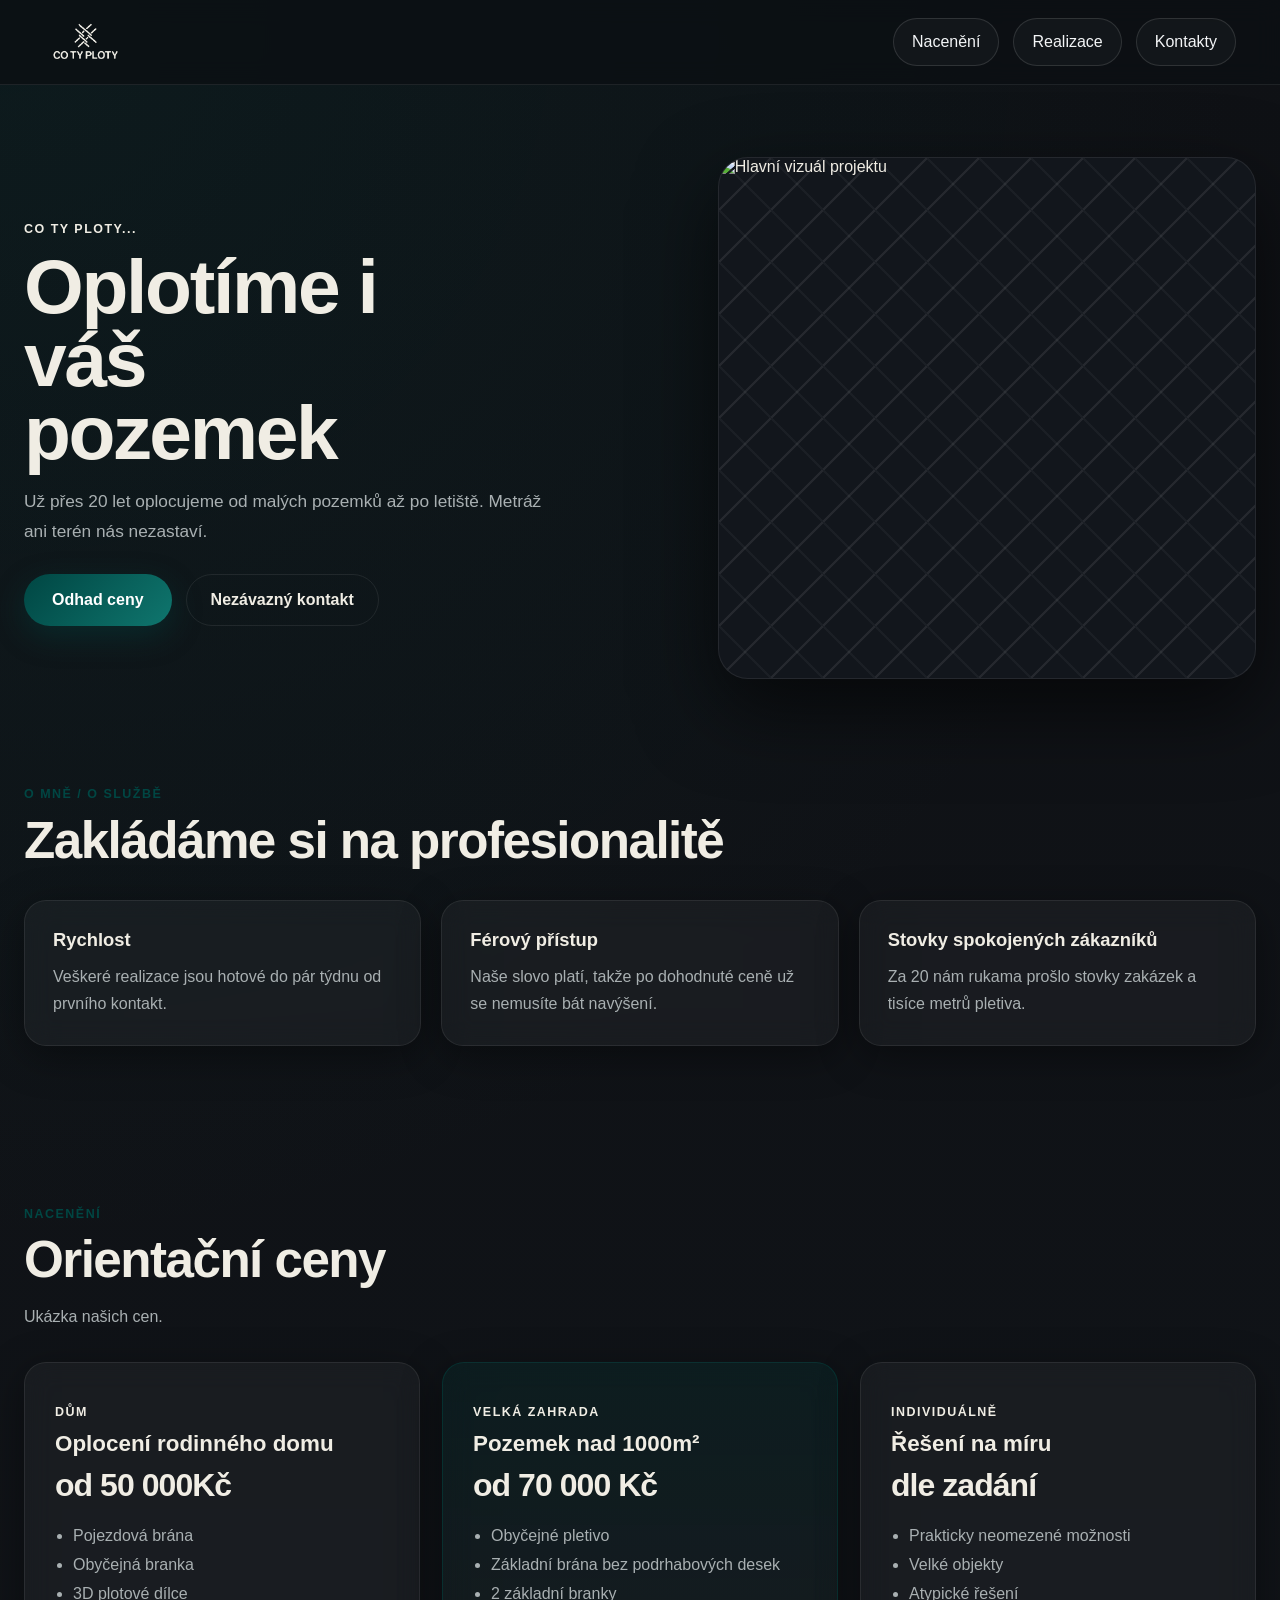
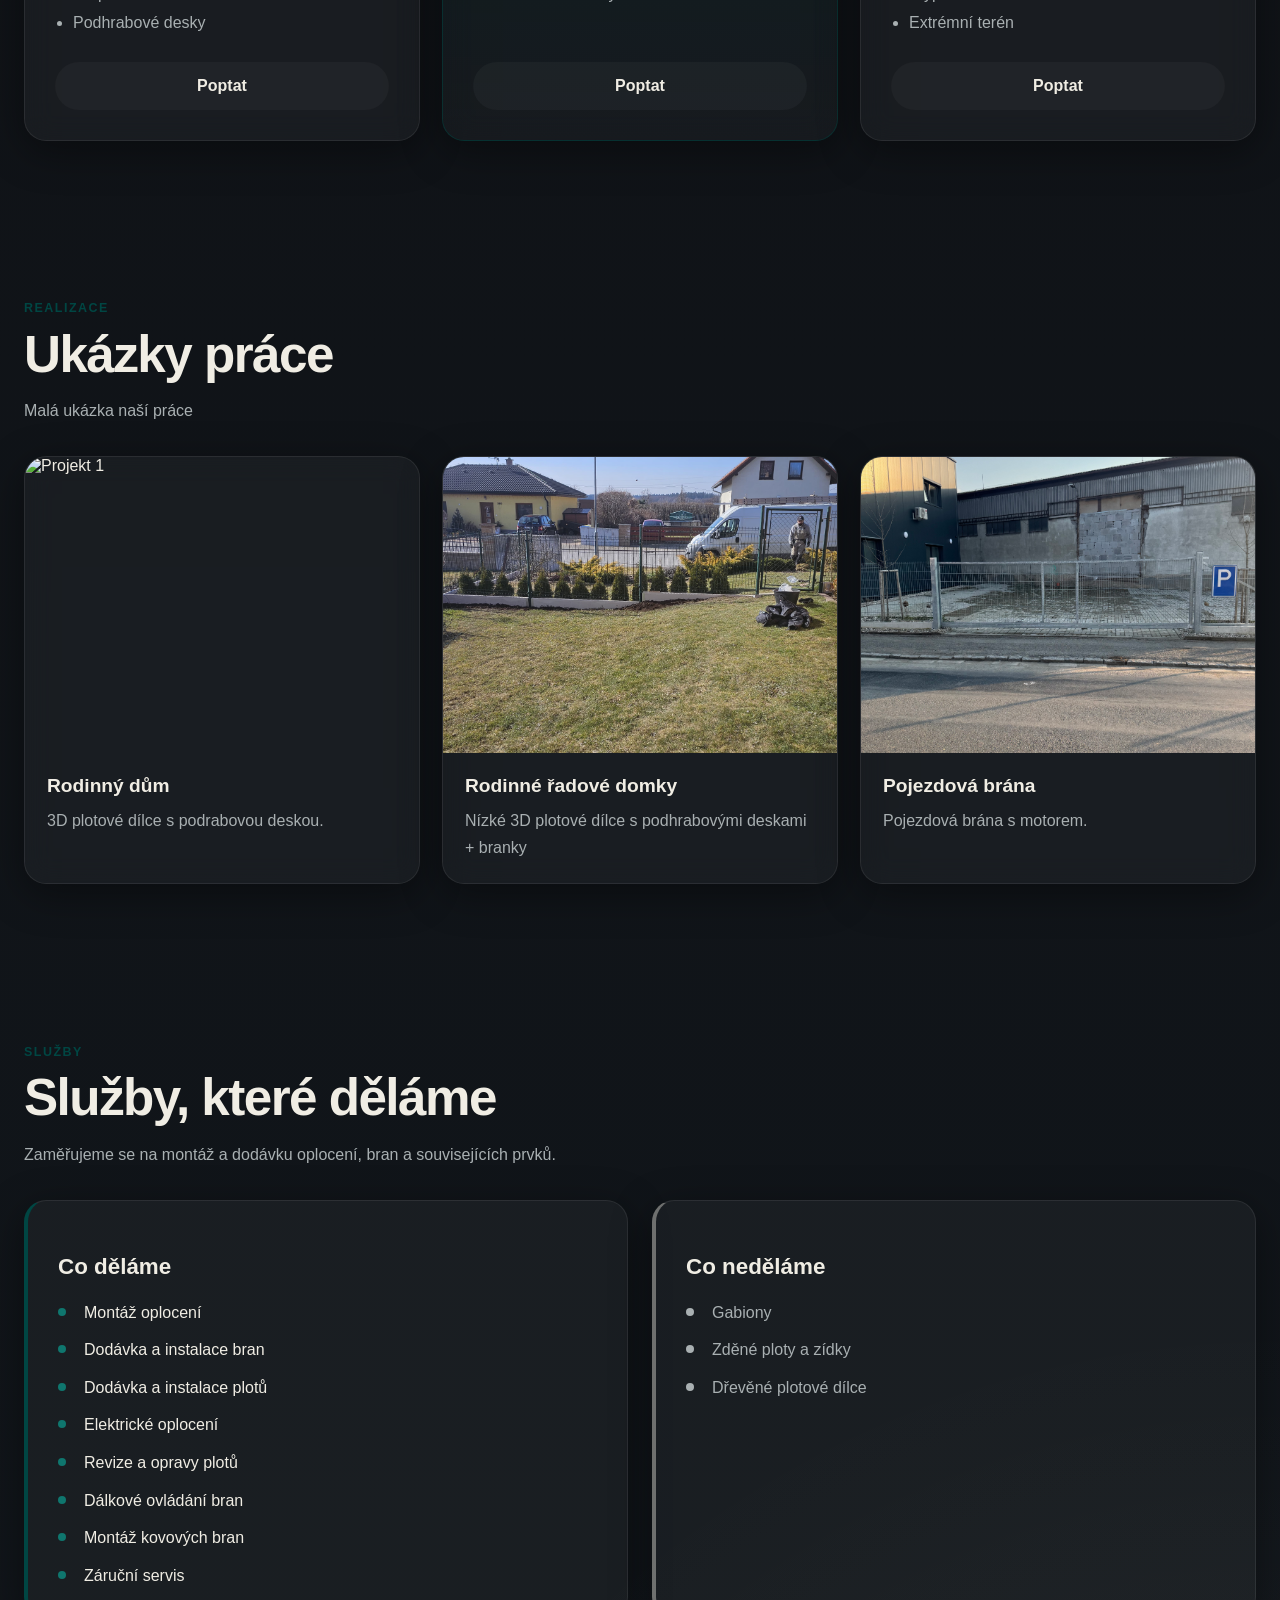
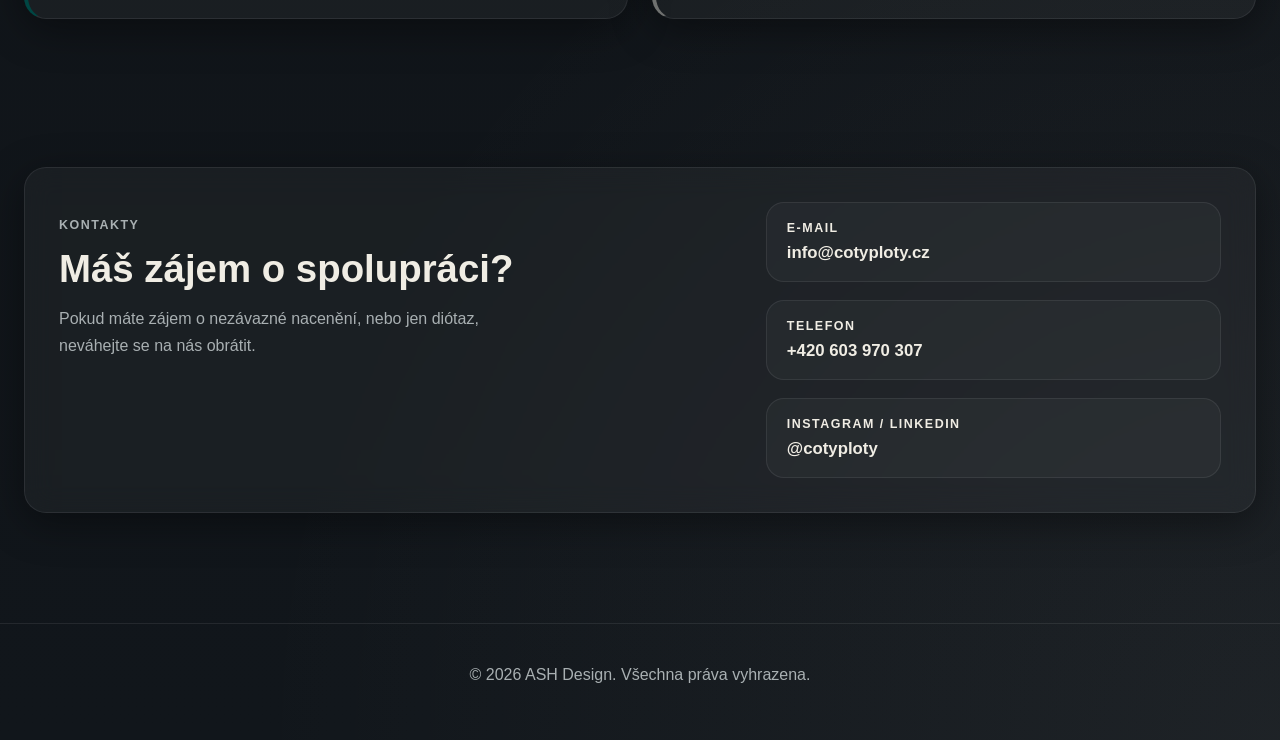
==== index.html @ cb06404b "test" ====
﻿<!DOCTYPE html>
<html lang="cs">
<head>
    <meta charset="UTF-8" />
    <meta name="viewport" content="width=device-width, initial-scale=1.0" />
    <title>Cotyploty - Oplotime vše</title>
    <meta name="description"
          content="Portfolio, realizace, nacenění a kontakt." />
    <link rel="stylesheet" href="style.css" />
    <link rel="stylesheet" href="https://use.typekit.net/xgv5qyv.css">
    <link rel="icon" type="image/png" href="images/favicon.png">
    <link rel="icon" type="image/x-icon" href="images/favicon.ico">
    <link rel="apple-touch-icon" href="images/favicon.png">

    <!-- Meta Pixel Code -->
    <script>!function (f, b, e, v, n, t, s) {
            if (f.fbq) return; n = f.fbq = function () {
                n.callMethod ?
                n.callMethod.apply(n, arguments) : n.queue.push(arguments)
            };
            if (!f._fbq) f._fbq = n; n.push = n; n.loaded = !0; n.version = '2.0';
            n.queue = []; t = b.createElement(e); t.async = !0;
            t.src = v; s = b.getElementsByTagName(e)[0];
            s.parentNode.insertBefore(t, s)
        }(window, document, 'script',
            'https://connect.facebook.net/en_US/fbevents.js');
        fbq('init', '939683292187013');
        fbq('track', 'PageView');</script>
    <noscript>
        <img height="1" width="1" style="display:none"
             src="https://www.facebook.com/tr?id=939683292187013&ev=PageView&noscript=1" />
    </noscript>
    <!-- End Meta Pixel Code -->
</head>
<body>
    <div class="site-wrap">

        <!-- HEADER / PLETIVO NAV -->
        <header class="header" id="top">
            <div class="nav-wrap">
                <a href="#top" class="nav-brand">
                    <img src="images/logo.png" alt="Logo" class="logo-img">
                </a>

                <button class="burger" id="burger" aria-label="Otevřít menu" aria-expanded="false">
                    <span></span>
                    <span></span>
                    <span></span>
                </button>

                <nav class="nav-menu" id="navMenu">
                    <a href="#pricing" class="nav-link">Nacenění</a>
                    <a href="realizace.html" class="nav-link">Realizace</a>
                    <a href="#contact" class="nav-link">Kontakty</a>
                    <!--<a href="konfigurator.html" class="nav-link">Konfigurátor</a> -->
                </nav>
            </div>
        </header>

        <!-- HERO -->
        <main>
            <section class="hero">
                <div class="hero-text">
                    <p class="eyebrow">Co ty ploty...</p>
                    <h1>
                        Oplotíme i váš pozemek
                    </h1>
                    <p class="hero-description">
                        Už přes 20 let oplocujeme od malých pozemků až po letiště. Metráž ani terén nás nezastaví.
                    </p>

                    <div class="hero-buttons">
                        <a href="#pricing" class="btn btn-primary">Odhad ceny</a>
                        <a href="#contact" class="btn btn-secondary">Nezávazný kontakt</a>
                    </div>
                </div>

                <div class="hero-visual">
                    <div class="hero-image-frame">
                        <img src="/images/home.jpg" alt="Hlavní vizuál projektu" />
                    </div>
                </div>
            </section>

            <!-- ABOUT / INTRO -->
            <section class="section intro">
                <div class="section-heading">
                    <p class="section-kicker">O MNĚ / O SLUŽBĚ</p>
                    <h2>Zakládáme si na profesionalitě</h2>
                </div>

                <div class="intro-grid">
                    <div class="intro-card">
                        <h3>Rychlost</h3>
                        <p>
                            Veškeré realizace jsou hotové do pár týdnu od prvního kontakt.
                        </p>
                    </div>

                    <div class="intro-card">
                        <h3>Férový přístup</h3>
                        <p>
                            Naše slovo platí, takže po dohodnuté ceně už se nemusíte bát navýšení.
                        </p>
                    </div>

                    <div class="intro-card">
                        <h3>Stovky spokojených zákazníků</h3>
                        <p>
                            Za 20 nám rukama prošlo stovky zakázek a tisíce metrů pletiva.
                        </p>
                    </div>
                </div>
            </section>

            <!-- PRICING -->
            <section class="section" id="pricing">
                <div class="section-heading">
                    <p class="section-kicker">NACENĚNÍ</p>
                    <h2>Orientační ceny</h2>
                    <p class="section-text">
                        Ukázka našich cen.
                    </p>
                </div>

                <div class="pricing-grid">
                    <article class="price-card">
                        <p class="price-tag">Dům</p>
                        <h3>Oplocení rodinného domu</h3>
                        <div class="price">od 50 000Kč</div>
                        <ul>
                            <li>Pojezdová brána</li>
                            <li>Obyčejná branka</li>
                            <li>3D plotové dílce</li>
                            <li>Podhrabové desky</li>
                        </ul>
                        <a href="#contact" class="price-link">Poptat</a>
                    </article>

                    <article class="price-card featured">
                        <p class="price-tag">Velká zahrada</p>
                        <h3>Pozemek nad 1000m²</h3>
                        <div class="price">od 70 000 Kč</div>
                        <ul>
                            <li>Obyčejné pletivo</li>
                            <li>Základní brána bez podrhabových desek</li>
                            <li>2 základní branky</li>
                        </ul>
                        <a href="#contact" class="price-link">Poptat</a>
                    </article>

                    <article class="price-card">
                        <p class="price-tag">INDIVIDUÁLNĚ</p>
                        <h3>Řešení na míru</h3>
                        <div class="price">dle zadání</div>
                        <ul>
                            <li>Prakticky neomezené možnosti</li>
                            <li>Velké objekty</li>
                            <li>Atypické řešení</li>
                            <li>Extrémní terén</li>
                        </ul>
                        <a href="#contact" class="price-link">Poptat</a>
                    </article>
                </div>
            </section>

            <!-- PROJECTS -->
            <section class="section" id="projects">
                <div class="section-heading">
                    <p class="section-kicker">REALIZACE</p>
                    <h2>Ukázky práce</h2>
                    <p class="section-text">
                        Malá ukázka naší práce
                    </p>
                </div>

                <div class="projects-grid">
                    <article class="project-card">
                        <div class="project-image">
                            <img src="images/ukazka1.jpg" alt="Projekt 1" />
                        </div>
                        <div class="project-content">
                            <h3>Rodinný dům</h3>
                            <p>
                                3D plotové dílce s podrabovou deskou.
                            </p>
                        </div>
                    </article>

                    <article class="project-card">
                        <div class="project-image">
                            <img src="images/ukazka9.jpg" alt="Projekt 2" />
                        </div>
                        <div class="project-content">
                            <h3>Rodinné řadové domky</h3>
                            <p>
                                Nízké 3D plotové dílce s podhrabovými deskami + branky
                            </p>
                        </div>
                    </article>

                    <article class="project-card">
                        <div class="project-image">
                            <img src="images/ukazka8.jpg" alt="Projekt 3" />
                        </div>
                        <div class="project-content">
                            <h3>Pojezdová brána</h3>
                            <p>
                                Pojezdová brána s motorem.
                            </p>
                        </div>
                    </article>
                </div>
            </section>

            <section class="section services-section" id="services">
                <div class="section-heading">
                    <p class="section-kicker">SLUŽBY</p>
                    <h2>Služby, které děláme</h2>
                    <p class="section-text">
                        Zaměřujeme se na montáž a dodávku oplocení, bran a souvisejících prvků.
                    </p>
                </div>

                <div class="services-grid">

                    <!-- CO DĚLÁME -->
                    <div class="service-card service-positive">
                        <h3>Co děláme</h3>

                        <ul class="service-list">
                            <li>Montáž oplocení</li>
                            <li>Dodávka a instalace bran</li>
                            <li>Dodávka a instalace plotů</li>
                            <li>Elektrické oplocení</li>
                            <li>Revize a opravy plotů</li>
                            <li>Dálkové ovládání bran</li>
                            <li>Montáž kovových bran</li>
                            <li>Záruční servis</li>
                        </ul>
                    </div>

                    <!-- CO NEDĚLÁME -->
                    <div class="service-card service-negative">
                        <h3>Co neděláme</h3>

                        <ul class="service-list service-muted">
                            <li>Gabiony</li>
                            <li>Zděné ploty a zídky</li>
                            <li>Dřevěné plotové dílce</li>
                        </ul>
                    </div>

                </div>
            </section>

            <!-- CONTACT -->
            <section class="section contact-section" id="contact">
                <div class="contact-box">
                    <div class="contact-text">
                        <p class="section-kicker">KONTAKTY</p>
                        <h2>Máš zájem o spolupráci?</h2>
                        <p>
                            Pokud máte zájem o nezávazné nacenění, nebo jen diótaz, neváhejte se na nás obrátit.
                        </p>
                    </div>

                    <div class="contact-info">
                        <div class="contact-item">
                            <span class="contact-label">E-mail</span>
                            <a href="mailto:info@cotyploty.cz">info@cotyploty.cz</a>
                        </div>

                        <div class="contact-item">
                            <span class="contact-label">Telefon</span>
                            <a href="tel:+420603970307">+420 603 970 307</a>
                        </div>

                        <div class="contact-item">
                            <span class="contact-label">Instagram / LinkedIn</span>
                            <a href="#" target="_blank" rel="noopener noreferrer">@cotyploty</a>
                        </div>
                    </div>
                </div>
            </section>
        </main>

        <!-- FOOTER -->
        <footer class="footer">
            <p>© 2026 ASH Design. Všechna práva vyhrazena.</p>
        </footer>
    </div>

    <script src="script.js"></script>
</body>

</html>
---- style.css ----
﻿:root {
    --bg: #0F1115;
    --panel: #151922;
    --line: rgba(255,255,255,0.08);
    --text: #F0EDE4;
    --muted: #a8b0b3;
    --brand: #004643;
    --brand-light: #0a6b66;
    --accent: #F0EDE4;
}

* {
    box-sizing: border-box;
}

html {
    scroll-behavior: smooth;
}

body {
    margin: 0;
    font-family: "neue-haas-grotesk-display", sans-serif;
    background: radial-gradient(circle at 20% 20%, rgba(0, 70, 67, 0.2), transparent 30%), radial-gradient(circle at 80% 80%, rgba(240, 237, 228, 0.05), transparent 30%), #0c0f13;
    color: var(--text);
}
img {
    max-width: 100%;
    display: block;
}

a {
    color: inherit;
    text-decoration: none;
}

.site-wrap {
    min-height: 100vh;
}

/* HEADER */
.header {
    position: sticky;
    top: 0;
    z-index: 1000;
    backdrop-filter: blur(16px);
    background: rgba(10, 12, 16, 0.88);
    border-bottom: 1px solid rgba(255, 255, 255, 0.12);
}

.nav-wrap {
    max-width: 1240px;
    margin: 0 auto;
    min-height: 84px;
    padding: 0 24px;
    display: flex;
    align-items: center;
    justify-content: space-between;
    gap: 20px;
}

.nav-brand {
    display: flex;
    align-items: center;
    text-decoration: none;
}

.logo-img {
    max-height: 80px;
    width: auto;
    display: block;
}

.nav-menu {
    display: flex;
    align-items: center;
    gap: 14px;
}

.nav-link {
    position: relative;
    display: inline-flex;
    align-items: center;
    justify-content: center;
    min-height: 48px;
    padding: 0 18px;
    border: 1px solid rgba(255, 255, 255, 0.12);
    border-radius: 999px;
    text-decoration: none;
    color: #f3f5f7;
    background: rgba(255, 255, 255, 0.03);
    transition: 0.25s ease;
}

    .nav-link:hover {
        color: var(--accent);
    }

.burger {
    display: none;
    width: 52px;
    height: 52px;
    padding: 0;
    border: 1px solid rgba(255, 255, 255, 0.14);
    border-radius: 14px;
    background: rgba(255, 255, 255, 0.04);
    cursor: pointer;
    align-items: center;
    justify-content: center;
    flex-direction: column;
    gap: 6px;
}

    .burger span {
        display: block;
        width: 22px;
        height: 2px;
        background: #f3f5f7;
        border-radius: 999px;
        transition: 0.25s ease;
    }

/* mobil */
@media (max-width: 860px) {
    .nav-wrap {
        min-height: 74px;
        padding: 0 18px;
    }

    .burger {
        display: flex;
    }

    .nav-menu {
        position: absolute;
        top: 100%;
        left: 16px;
        right: 16px;
        display: flex;
        flex-direction: column;
        align-items: stretch;
        gap: 10px;
        padding: 14px;
        border-radius: 20px;
        border: 1px solid rgba(255, 255, 255, 0.12);
        background: rgba(15, 17, 21, 0.98);
        box-shadow: 0 0 30px rgba(0, 70, 67, 0.3);
        opacity: 0;
        pointer-events: none;
        transform: translateY(-10px);
        transition: 0.25s ease;
    }

        .nav-menu.active {
            opacity: 1;
            pointer-events: auto;
            transform: translateY(0);
        }

    .nav-link {
        width: 100%;
        min-height: 52px;
        justify-content: flex-start;
        padding: 0 16px;
        border-radius: 14px;
    }

    .burger.active span:nth-child(1) {
        transform: translateY(8px) rotate(45deg);
    }

    .burger.active span:nth-child(2) {
        opacity: 0;
    }

    .burger.active span:nth-child(3) {
        transform: translateY(-8px) rotate(-45deg);
    }
}
/* HERO */
.hero {
    max-width: var(--max-width);
    margin: 0 auto;
    padding: 72px 24px 48px;
    display: grid;
    grid-template-columns: 1.1fr 0.9fr;
    gap: 36px;
    align-items: center;
}

.eyebrow,
.section-kicker,
.price-tag,
.contact-label {
    text-transform: uppercase;
    letter-spacing: 0.12em;
    font-size: 0.78rem;
}

.eyebrow,
.section-kicker {
    color: var(--accent);
    font-weight: 700;
}

.hero h1 {
    margin: 14px 0 18px;
    font-size: clamp(2.4rem, 6vw, 5.4rem);
    line-height: 0.95;
    letter-spacing: -0.03em;
    max-width: 10ch;
}

.hero-description {
    max-width: 56ch;
    color: var(--muted);
    font-size: 1.08rem;
    line-height: 1.7;
}

.hero-buttons {
    margin-top: 28px;
    display: flex;
    flex-wrap: wrap;
    gap: 14px;
}

.btn {
    display: inline-flex;
    align-items: center;
    justify-content: center;
    min-height: 52px;
    padding: 0 22px;
    border-radius: 999px;
    font-weight: 700;
    transition: transform 0.2s ease, opacity 0.2s ease, background 0.2s ease;
}

    .btn:hover {
        transform: translateY(-2px);
    }

.btn-primary {
    background: var(--brand);
    color: var(--text);
}

    .btn-primary:hover {
        background: var(--brand-light);
    }

.btn-secondary {
    border: 1px solid var(--line-strong);
    background: rgba(255, 255, 255, 0.02);
    color: var(--text);
}

.hero-image-frame {
    position: relative;
    border-radius: calc(var(--radius) + 8px);
    overflow: hidden;
    background: var(--bg-soft);
    border: 1px solid var(--line);
    box-shadow: 0 0 30px rgba(0, 70, 67, 0.3);
    min-height: 520px;
}

    .hero-image-frame::before {
        content: "";
        position: absolute;
        inset: 0;
        background-image: linear-gradient(135deg, transparent 48%, rgba(255,255,255,0.08) 49%, rgba(255,255,255,0.08) 51%, transparent 52%), linear-gradient(45deg, transparent 48%, rgba(255,255,255,0.04) 49%, rgba(255,255,255,0.04) 51%, transparent 52%);
        background-size: 52px 52px;
        z-index: 2;
        pointer-events: none;
    }

    .hero-image-frame img {
        width: 100%;
        height: 100%;
        object-fit: cover;
        min-height: 520px;
    }

/* SECTIONS */
.section {
    max-width: var(--max-width);
    margin: 0 auto;
    padding: 48px 24px 100px;
}

.section-heading {
    margin-bottom: 32px;
}

    .section-heading h2 {
        margin: 10px 0 10px;
        font-size: clamp(1.9rem, 4vw, 3.4rem);
        line-height: 1.05;
        letter-spacing: -0.03em;
    }

.section-text {
    max-width: 60ch;
    color: var(--muted);
    line-height: 1.7;
}

/* INTRO */
.intro-grid {
    display: grid;
    grid-template-columns: repeat(3, 1fr);
    gap: 20px;
}

.intro-card {
    background: var(--panel);
    border: 1px solid var(--line);
    border-radius: var(--radius-sm);
    padding: 28px;
    bbox-shadow: 0 0 30px rgba(0, 70, 67, 0.3);
}

    .intro-card h3 {
        margin-top: 0;
        margin-bottom: 12px;
        font-size: 1.15rem;
    }

    .intro-card p {
        margin: 0;
        color: var(--muted);
        line-height: 1.7;
    }

/* PRICING */
.pricing-grid {
    display: grid;
    grid-template-columns: repeat(3, 1fr);
    gap: 22px;
}

.price-card {
    background: var(--panel);
    border: 1px solid var(--line);
    border-radius: var(--radius);
    padding: 30px;
    display: flex;
    flex-direction: column;
    box-shadow: var(--shadow);
}

    .price-card.featured {
        border-color: rgba(215, 255, 100, 0.45);
        background: linear-gradient(180deg, rgba(215,255,100,0.08), rgba(255,255,255,0.03));
    }

.price-tag {
    color: var(--accent);
    font-weight: 700;
    margin-bottom: 12px;
}

.price-card h3 {
    margin: 0 0 10px;
    font-size: 1.4rem;
}

.price {
    margin-bottom: 18px;
    font-size: 2rem;
    font-weight: 800;
    letter-spacing: -0.03em;
}

.price-card ul {
    margin: 0 0 24px;
    padding-left: 18px;
    color: var(--muted);
    line-height: 1.8;
}

.price-link {
    margin-top: auto;
    display: inline-flex;
    align-items: center;
    justify-content: center;
    min-height: 48px;
    border-radius: 999px;
    border: 1px solid var(--line-strong);
    background: rgba(255, 255, 255, 0.03);
    font-weight: 700;
}

/* PROJECTS */
.projects-grid {
    display: grid;
    grid-template-columns: repeat(3, 1fr);
    gap: 22px;
}

.project-card {
    overflow: hidden;
    border-radius: var(--radius);
    background: var(--panel);
    border: 1px solid var(--line);
    box-shadow: 0 0 30px rgba(0, 70, 67, 0.3);
}

.project-image {
    aspect-ratio: 4 / 3;
    overflow: hidden;
}

    .project-image img {
        width: 100%;
        height: 100%;
        object-fit: cover;
    }

.project-content {
    padding: 22px;
}

    .project-content h3 {
        margin: 0 0 10px;
        font-size: 1.2rem;
    }

    .project-content p {
        margin: 0;
        color: var(--muted);
        line-height: 1.7;
    }

/* CONTACT */
.contact-section {
    padding-bottom: 110px;
}

.contact-box {
    display: grid;
    grid-template-columns: 1.2fr 0.8fr;
    gap: 24px;
    padding: 34px;
    border-radius: calc(var(--radius) + 8px);
    background: linear-gradient(180deg, rgba(255,255,255,0.05), rgba(255,255,255,0.03));
    border: 1px solid var(--line);
    box-shadow: 0 0 30px rgba(0, 70, 67, 0.3);
}

    .contact-box h2 {
        margin: 10px 0 14px;
        font-size: clamp(1.9rem, 3vw, 3rem);
        line-height: 1.05;
    }

.contact-text p {
    max-width: 55ch;
    color: var(--muted);
    line-height: 1.7;
}

.contact-info {
    display: grid;
    gap: 18px;
    align-content: start;
}

.contact-item {
    padding: 18px 20px;
    border-radius: 18px;
    border: 1px solid var(--line);
    background: rgba(255, 255, 255, 0.03);
}

.contact-label {
    display: block;
    margin-bottom: 8px;
    color: var(--accent);
    font-weight: 700;
}

.contact-item a {
    color: var(--text);
    font-size: 1.05rem;
    font-weight: 600;
    word-break: break-word;
}

/* FOOTER */
.footer {
    padding: 26px 24px 40px;
    text-align: center;
    color: var(--muted);
    border-top: 1px solid var(--line);
}

/* RESPONSIVE */
@media (max-width: 1100px) {
    .hero,
    .contact-box {
        grid-template-columns: 1fr;
    }

    .pricing-grid,
    .projects-grid,
    .intro-grid {
        grid-template-columns: 1fr;
    }

    .hero h1 {
        max-width: none;
    }
}

@media (max-width: 760px) {
    .nav-grid {
        grid-template-columns: 1fr 1fr;
    }

    .nav-item {
        min-height: 84px;
    }

    .hero {
        padding-top: 42px;
    }

    .hero-image-frame,
    .hero-image-frame img {
        min-height: 340px;
    }

    .section,
    .hero {
        padding-left: 18px;
        padding-right: 18px;
    }

    .contact-box {
        padding: 20px;
    }
}

@media (max-width: 520px) {
    .nav-grid {
        grid-template-columns: 1fr;
    }

    .hero-buttons {
        flex-direction: column;
    }

    .btn,
    .price-link {
        width: 100%;
    }

    .hero h1 {
        font-size: 2.2rem;
    }
}
    /* LOGO */
    .logo-img {
        max-height: 50px;
        object-fit: contain;
        z-index: 2;
    }

    /* GALLERY */
    .gallery-grid {
        display: grid;
        grid-template-columns: repeat(3, 1fr);
        gap: 20px;
    }

.gallery-item {
    position: relative;
    overflow: hidden;
    border-radius: 20px;
    border: 1px solid var(--line);
    background: var(--panel);
    aspect-ratio: 4 / 3;
    cursor: pointer;
}

    .gallery-item img {
        width: 100%;
        height: 100%;
        object-fit: cover;
        display: block;
        transition: transform 0.4s ease;
    }

    .gallery-overlay {
        position: absolute;
        inset: 0;
        background: rgba(0,0,0,0.6);
        display: flex;
        flex-direction: column;
        justify-content: flex-end;
        padding: 20px;
        opacity: 0;
        transition: 0.3s;
    }

.gallery-item:hover img {
    transform: scale(1.05);
}

    .gallery-item:hover .gallery-overlay {
        opacity: 1;
    }
/* =========================
   KONFIGURATOR
========================= */

.config-layout {
    display: grid;
    grid-template-columns: 1.1fr 0.9fr;
    gap: 24px;
    align-items: start;
}

.config-card {
    background: var(--panel);
    border: 1px solid var(--line);
    border-radius: var(--radius);
    padding: 28px;
    box-shadow: 0 0 30px rgba(0, 70, 67, 0.3);
}

.config-card-head h2 {
    margin: 0 0 8px;
    font-size: 1.5rem;
}

.config-card-head p {
    margin: 0 0 18px;
    color: var(--muted);
    line-height: 1.7;
}

.plot-toolbar {
    display: flex;
    flex-wrap: wrap;
    gap: 12px;
    margin-bottom: 18px;
}

.config-btn {
    min-height: 46px;
    padding: 0 18px;
}

.plot-canvas-wrap {
    border-radius: 22px;
    overflow: hidden;
    border: 1px solid var(--line);
    background: rgba(255, 255, 255, 0.02);
}

.plot-svg {
    width: 100%;
    height: auto;
    display: block;
    cursor: crosshair;
}

.plot-bg {
    fill: rgba(255, 255, 255, 0.02);
}

.grid-line {
    stroke: rgba(255, 255, 255, 0.06);
    stroke-width: 1;
}

.plot-polyline {
    fill: none;
    stroke: var(--accent);
    stroke-width: 3;
}

.plot-polygon {
    fill: rgba(215, 255, 100, 0.12);
    stroke: var(--accent);
    stroke-width: 3;
}

.plot-point {
    fill: var(--accent);
    stroke: #111;
    stroke-width: 2;
}

.plot-label {
    fill: var(--text);
    font-size: 14px;
    font-weight: 700;
}

.config-form {
    display: grid;
    gap: 24px;
}

.form-grid {
    display: grid;
    grid-template-columns: repeat(2, 1fr);
    gap: 18px;
}

.form-group {
    display: grid;
    gap: 8px;
}

    .form-group label {
        font-weight: 600;
        color: var(--text);
    }

    .form-group input,
    .form-group select {
        min-height: 50px;
        border-radius: 14px;
        border: 1px solid var(--line);
        background: rgba(255, 255, 255, 0.03);
        color: var(--text);
        padding: 0 14px;
        font: inherit;
    }

        .form-group input::placeholder {
            color: var(--muted);
        }

.config-subsection h3 {
    margin: 0 0 14px;
    font-size: 1.15rem;
}

.side-inputs {
    display: grid;
    grid-template-columns: repeat(2, 1fr);
    gap: 16px;
}

.side-group {
    padding: 16px;
    border-radius: 18px;
    border: 1px solid var(--line);
    background: rgba(255, 255, 255, 0.02);
}

.result-box {
    display: grid;
    gap: 12px;
    padding: 18px;
    border-radius: 20px;
    border: 1px solid var(--line);
    background: rgba(255, 255, 255, 0.03);
}

.result-row {
    display: flex;
    justify-content: space-between;
    gap: 16px;
    padding-bottom: 10px;
    border-bottom: 1px solid rgba(255, 255, 255, 0.08);
}

    .result-row:last-child {
        border-bottom: none;
        padding-bottom: 0;
    }

    .result-row span {
        color: var(--muted);
    }

    .result-row strong {
        color: var(--text);
        font-size: 1.05rem;
    }

.config-actions {
    margin-top: 18px;
}

.config-note {
    margin-top: 16px;
    color: var(--muted);
    line-height: 1.7;
}

.muted-text {
    margin: 0;
    color: var(--muted);
}

@media (max-width: 1100px) {
    .config-layout {
        grid-template-columns: 1fr;
    }
}

@media (max-width: 700px) {
    .form-grid,
    .side-inputs {
        grid-template-columns: 1fr;
    }

    .config-card {
        padding: 20px;
    }
}
/* LIGHTBOX */

.lightbox {
    position: fixed;
    inset: 0;
    background: rgba(15, 17, 21, 0.95);
    display: flex;
    align-items: center;
    justify-content: center;
    z-index: 9999;
    opacity: 0;
    pointer-events: none;
    transition: 0.3s;
}

    .lightbox.active {
        opacity: 1;
        pointer-events: auto;
    }

.lightbox-image {
    max-width: 90%;
    max-height: 85%;
    object-fit: contain;
}

.lightbox-close {
    position: absolute;
    top: 20px;
    right: 30px;
    font-size: 40px;
    color: white;
    cursor: pointer;
}

.lightbox-prev,
.lightbox-next {
    position: absolute;
    top: 50%;
    transform: translateY(-50%);
    font-size: 40px;
    background: none;
    border: none;
    color: white;
    cursor: pointer;
    padding: 20px;
}

.lightbox-prev {
    left: 20px;
}

.lightbox-next {
    right: 20px;
}
.config-card,
.gallery-item {
    backdrop-filter: blur(10px);
}
/* =========================
   DESIGN FIX / BRAND UPDATE
========================= */

:root {
    --bg: #0c0f13;
    --bg-soft: #12161c;
    --panel: rgba(255, 255, 255, 0.04);
    --panel-strong: rgba(255, 255, 255, 0.08);
    --line: rgba(255, 255, 255, 0.08);
    --text: #F0EDE4;
    --muted: #a9b0b2;
    --brand: #004643;
    --brand-light: #0f766e;
    --brand-glow: rgba(0, 70, 67, 0.4);
    --accent: #F0EDE4;
    --radius: 22px;
    --shadow: 0 10px 40px rgba(0,0,0,0.4);
}

/* ===== BODY FIX ===== */

body {
    background: radial-gradient(circle at top left, rgba(0, 70, 67, 0.18), transparent 30%), radial-gradient(circle at bottom right, rgba(240, 237, 228, 0.06), transparent 25%), linear-gradient(180deg, #0f1115 0%, #11161b 100%);
    color: var(--text);
}

/* ===== CARDS ===== */

.price-card,
.project-card,
.contact-box,
.config-card,
.hero-image-frame,
.intro-card {
    box-shadow: var(--shadow);
    border-radius: var(--radius-sm);
}

/* ===== BUTTONS ===== */

.btn-primary {
    background: var(--brand);
    color: var(--text);
}

    .btn-primary:hover {
        background: var(--brand-light);
    }

/* ===== NAV ===== */

.nav-link:hover {
    color: var(--accent);
}

/* ===== REMOVE OLD GREEN STYLE ===== */

.price-card.featured {
    border-color: rgba(0, 70, 67, 0.5);
    background: linear-gradient( 180deg, rgba(0, 70, 67, 0.2), rgba(255, 255, 255, 0.03) );
}

/* ===== CONFIGURATOR POLYGON ===== */

.plot-polygon {
    fill: rgba(0, 70, 67, 0.2);
    stroke: var(--accent);
}

/* ===== LIGHTBOX ===== */

.lightbox {
    background: rgba(15, 17, 21, 0.95);
}

.lightbox-prev,
.lightbox-next {
    background: rgba(255,255,255,0.05);
    border: 1px solid var(--line);
}

/* ===== GALLERY FIX ===== */

.gallery-item {
    cursor: pointer;
}

    .gallery-item img {
        transition: transform 0.4s ease;
    }

    .gallery-item:hover img {
        transform: scale(1.05);
    }

/* ===== TYPO FIX ===== */

.section-kicker {
    color: var(--brand);
}

.section-text {
    color: var(--muted);
}
.price-card,
.project-card,
.config-card,
.contact-box,
.intro-card {
    background: var(--panel);
    backdrop-filter: blur(14px);
    border: 1px solid var(--line);
    border-radius: var(--radius);
    transition: 0.3s ease;
}

    .price-card:hover,
    .project-card:hover,
    .config-card:hover {
        transform: translateY(-6px);
        box-shadow: 0 20px 50px rgba(0,0,0,0.5);
    }
.btn-primary {
    background: linear-gradient(135deg, #004643, #0f766e);
    color: #fff;
    border-radius: 999px;
    padding: 14px 28px;
    border: none;
    cursor: pointer;
    transition: 0.3s ease;
    box-shadow: 0 10px 30px var(--brand-glow);
}

    .btn-primary:hover {
        transform: translateY(-2px);
        box-shadow: 0 20px 40px var(--brand-glow);
    }

.btn-secondary {
    background: transparent;
    border: 1px solid var(--line);
    color: var(--text);
    border-radius: 999px;
    padding: 12px 24px;
    transition: 0.3s;
}

    .btn-secondary:hover {
        border-color: var(--brand);
        color: var(--brand);
    }

.header {
    background: rgba(12, 15, 19, 0.8);
    backdrop-filter: blur(12px);
    border-bottom: 1px solid var(--line);
}
.nav-link {
    position: relative;
}

    .nav-link::after {
        content: "";
        position: absolute;
        left: 0;
        bottom: -6px;
        width: 0%;
        height: 2px;
        background: var(--brand);
        transition: 0.3s;
    }

    .nav-link:hover::after {
        width: 100%;
    }
.hero-image-frame {
    border-radius: 30px;
    overflow: hidden;
    box-shadow: 0 30px 80px rgba(0,0,0,0.6);
    transition: 0.4s;
}

    .hero-image-frame:hover {
        transform: scale(1.02);
    }
.gallery-item {
    overflow: hidden;
    border-radius: var(--radius);
}

    .gallery-item img {
        transition: transform 0.5s ease;
    }

    .gallery-item:hover img {
        transform: scale(1.08);
    }

/* =========================
   SERVICES
========================= */

.services-grid {
    display: grid;
    grid-template-columns: repeat(2, 1fr);
    gap: 24px;
    margin-top: 30px;
}

.service-card {
    padding: 30px;
    border-radius: var(--radius);
    background: var(--panel);
    border: 1px solid var(--line);
    box-shadow: var(--shadow);
    transition: 0.3s ease;
}

    .service-card:hover {
        transform: translateY(-6px);
    }

/* === POZITIVNÍ KARTA === */

.service-positive {
    border-left: 4px solid var(--brand);
}

    .service-positive:hover {
        box-shadow: 0 20px 50px rgba(0, 70, 67, 0.25);
    }

/* === NEGATIVNÍ KARTA === */

.service-negative {
    border-left: 4px solid rgba(240, 237, 228, 0.4);
}

    .service-negative:hover {
        box-shadow: 0 20px 50px rgba(255,255,255,0.08);
    }

/* === TEXTY === */

.service-card h3 {
    margin-bottom: 20px;
    font-size: 1.4rem;
}

/* === LIST === */

.service-list {
    list-style: none;
    padding: 0;
    margin: 0;
    display: grid;
    gap: 12px;
}

    .service-list li {
        position: relative;
        padding-left: 26px;
        line-height: 1.6;
    }

/* zelené tečky */
.service-positive li::before {
    content: "";
    position: absolute;
    left: 0;
    top: 8px;
    width: 8px;
    height: 8px;
    border-radius: 50%;
    background: var(--brand-light);
}

/* neutrální tečky */
.service-muted li::before {
    content: "";
    position: absolute;
    left: 0;
    top: 8px;
    width: 8px;
    height: 8px;
    border-radius: 50%;
    background: var(--muted);
}

.service-muted li {
    color: var(--muted);
}

/* =========================
   RESPONSIVE
========================= */

@media (max-width: 900px) {
    .services-grid {
        grid-template-columns: 1fr;
    }
}
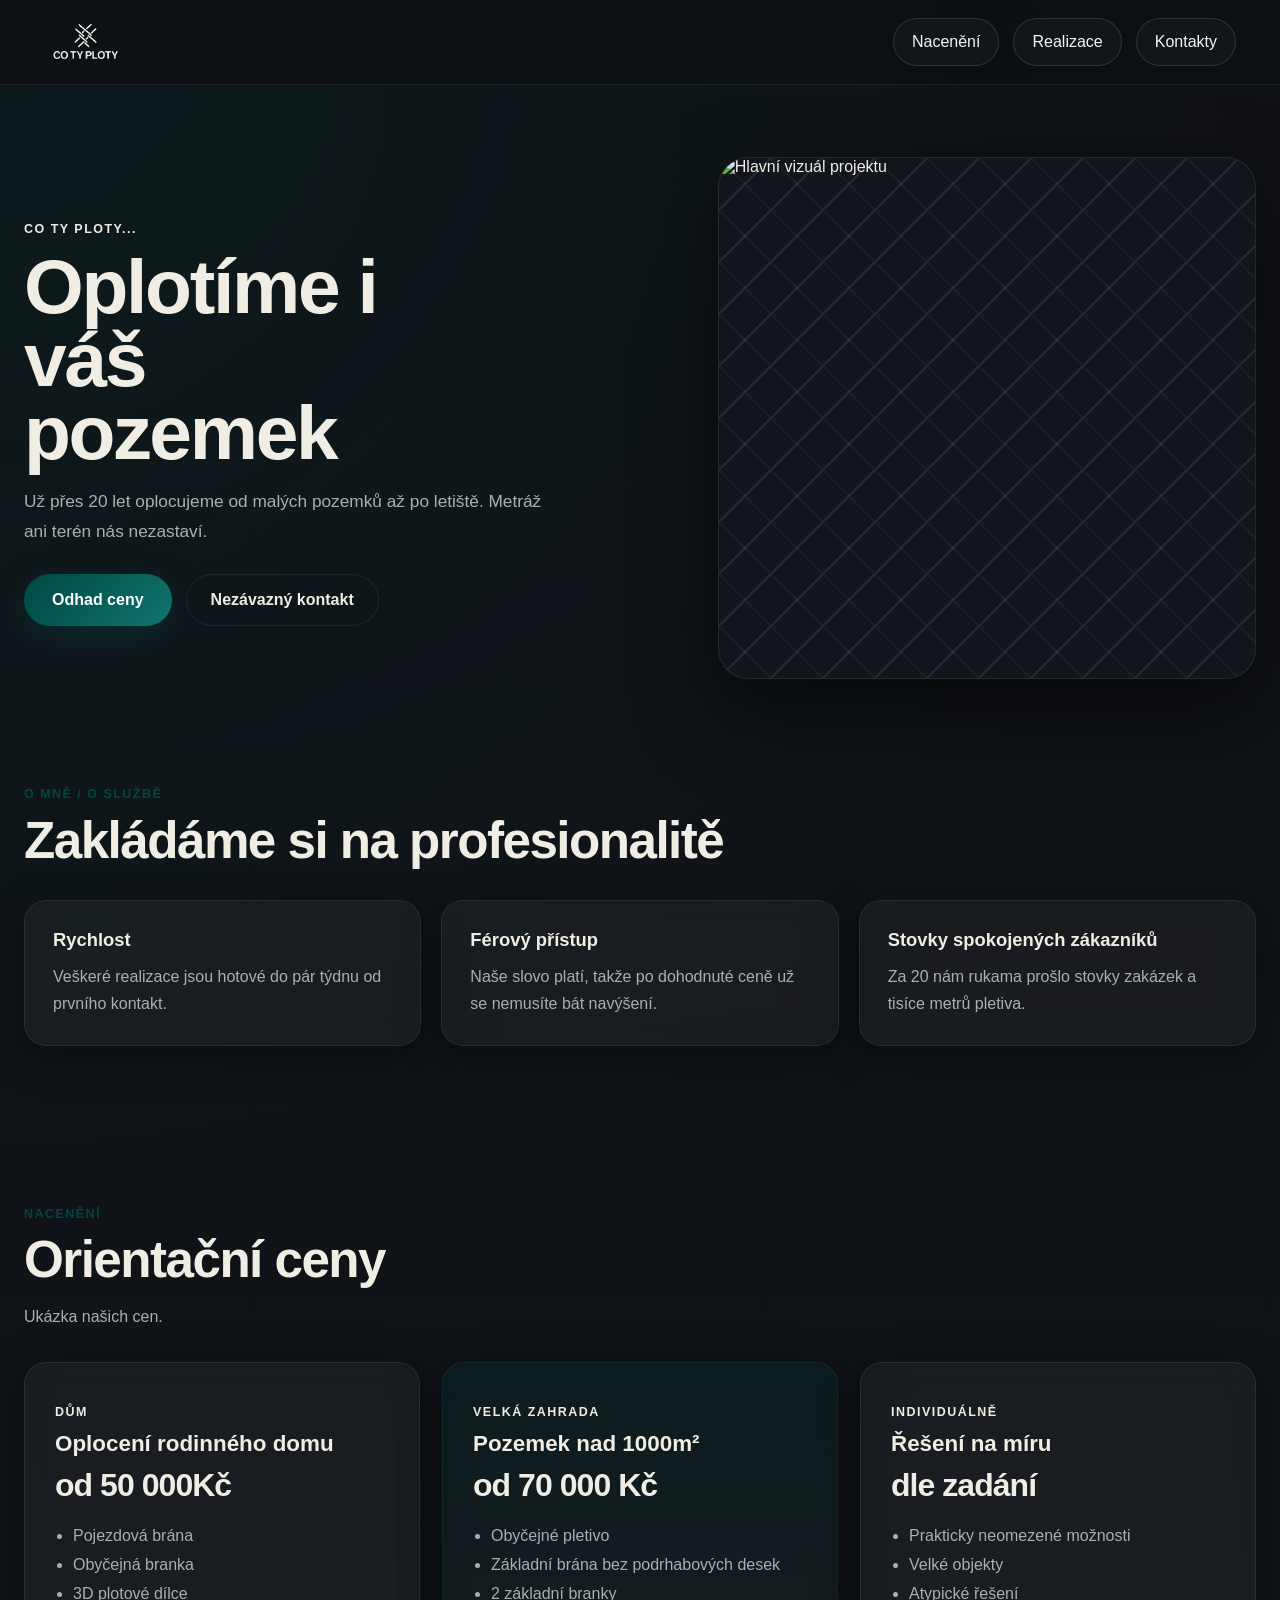
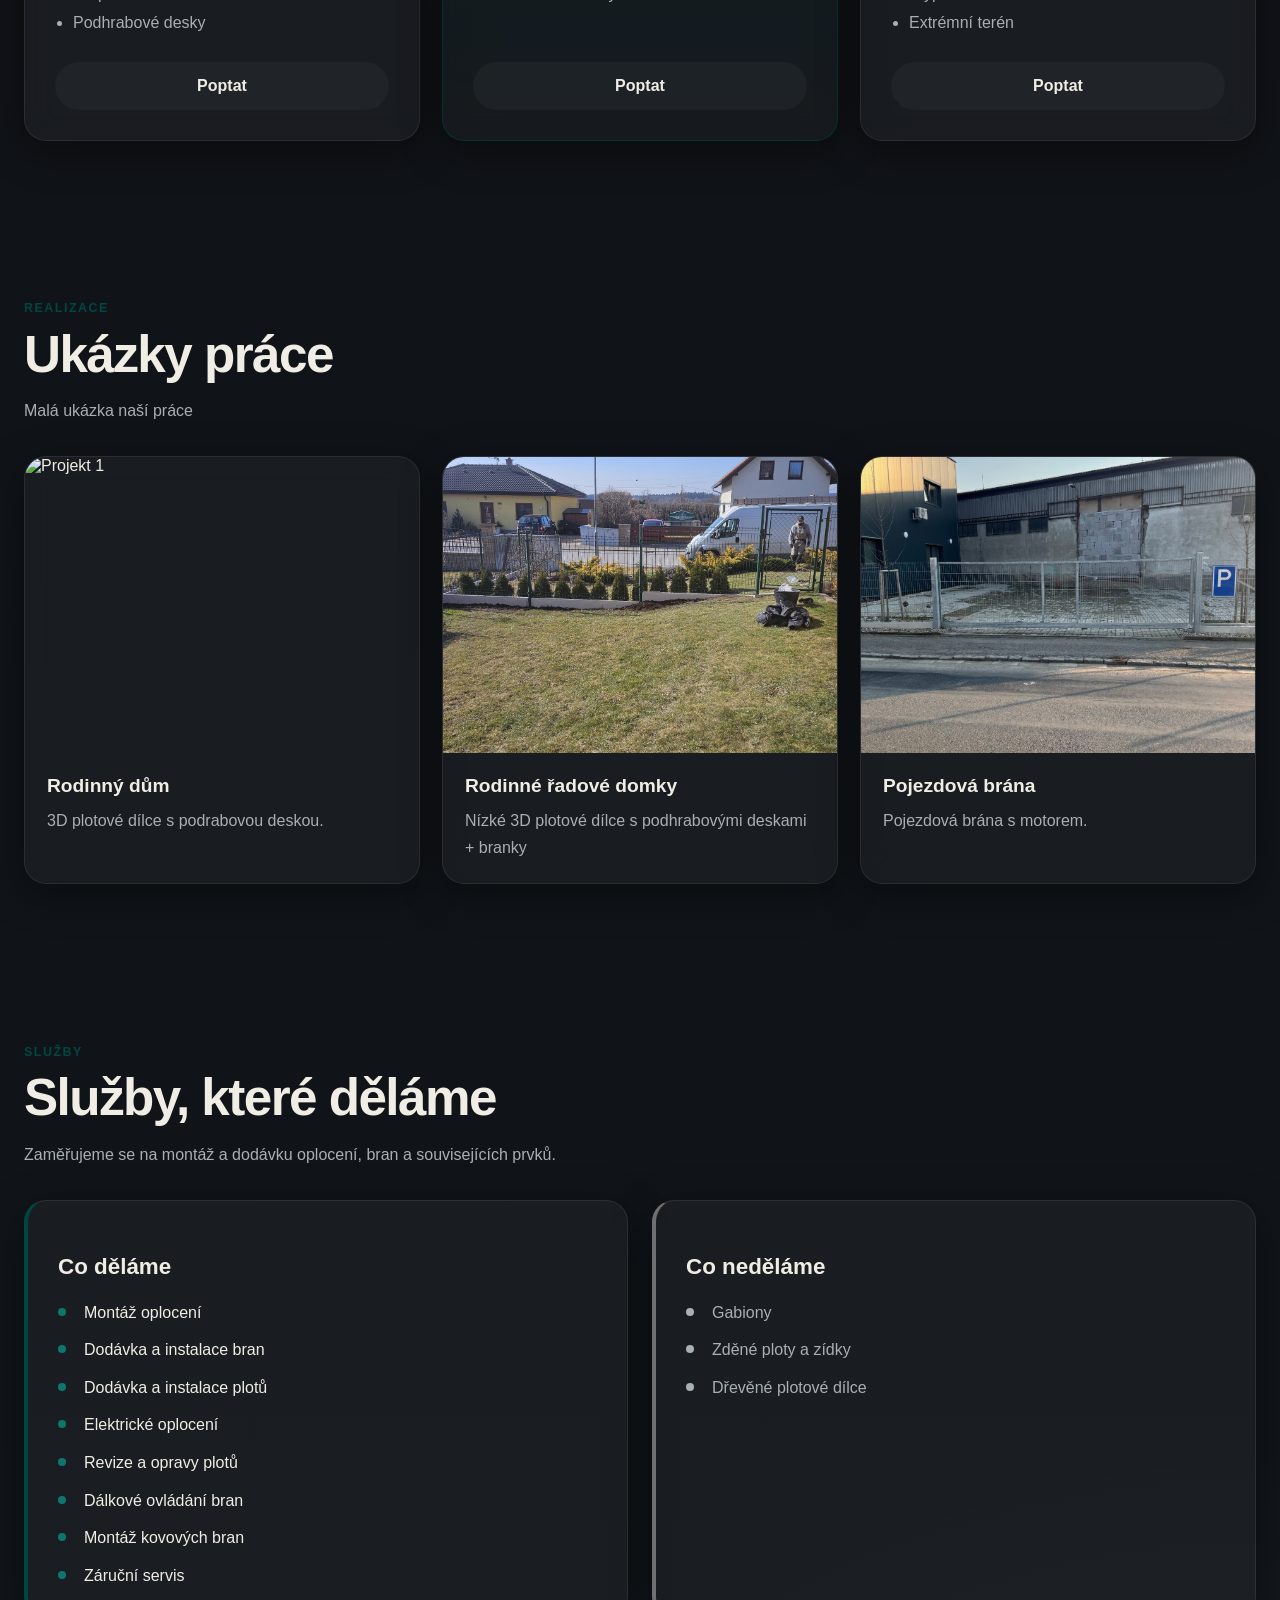
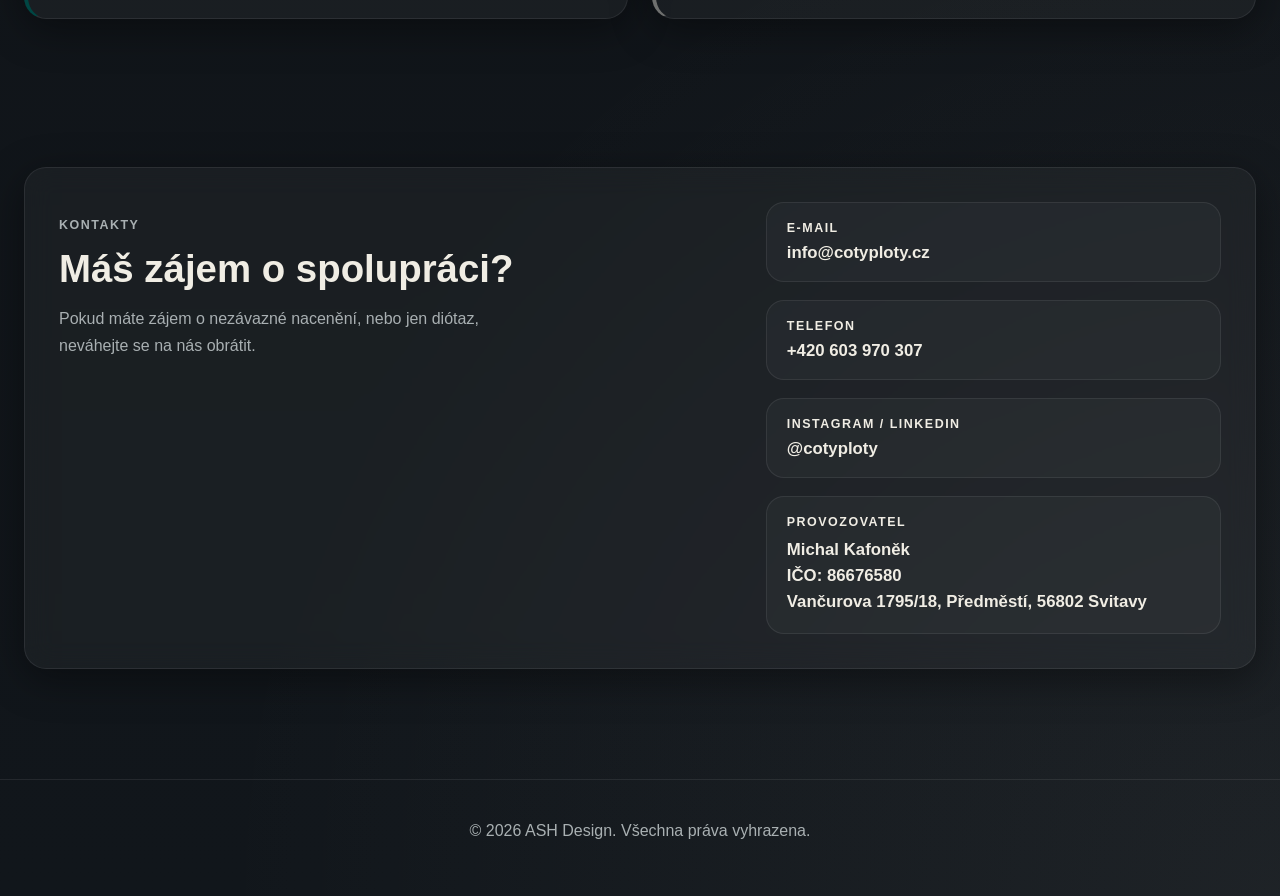
==== commit 9fc802d8: "Add provozovatel details to contact box Include operator name, IČO, and address in the Kontakty sect" ====
--- a/index.html
+++ b/index.html
@@ -280,6 +280,15 @@
                             <span class="contact-label">Instagram / LinkedIn</span>
                             <a href="#" target="_blank" rel="noopener noreferrer">@cotyploty</a>
                         </div>
+
+                        <div class="contact-item">
+                            <span class="contact-label">Provozovatel</span>
+                            <p class="contact-detail">
+                                Michal Kafoněk<br>
+                                IČO: 86676580<br>
+                                Vančurova 1795/18, Předměstí, 56802 Svitavy
+                            </p>
+                        </div>
                     </div>
                 </div>
             </section>
--- a/style.css
+++ b/style.css
@@ -480,11 +480,17 @@
     font-weight: 700;
 }
 
-.contact-item a {
+.contact-item a,
+.contact-detail {
     color: var(--text);
     font-size: 1.05rem;
     font-weight: 600;
     word-break: break-word;
+}
+
+.contact-detail {
+    margin: 0;
+    line-height: 1.55;
 }
 
 /* FOOTER */
